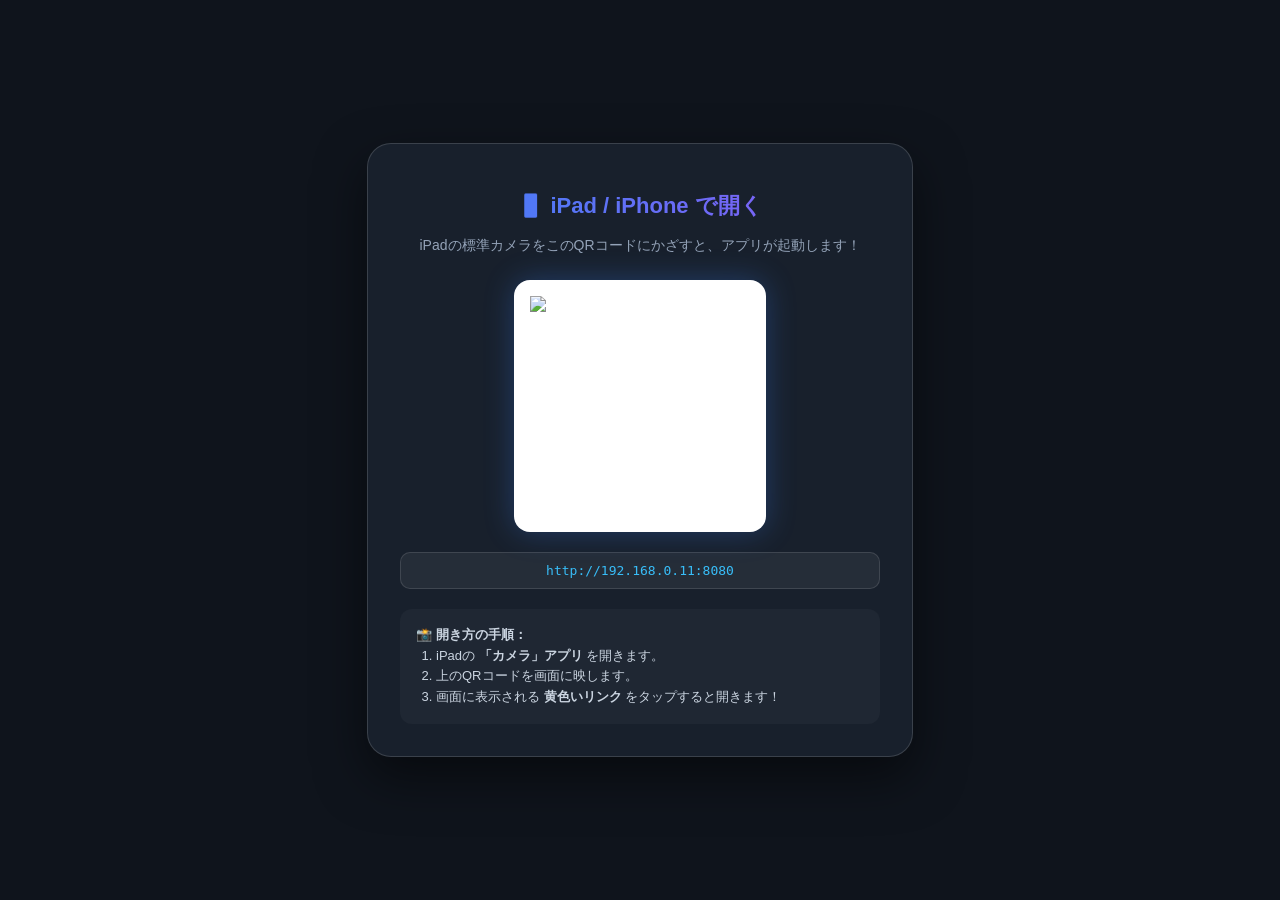
==== qr-code.html @ 1f95a03b "Add files via upload" ====
<!DOCTYPE html>
<html lang="ja">
<head>
    <meta charset="UTF-8">
    <meta name="viewport" content="width=device-width, initial-scale=1.0">
    <title>Voice Pad 6 - iPad用 QRコード共有</title>
    <style>
        body {
            background-color: #0f141c;
            color: #ffffff;
            font-family: -apple-system, BlinkMacSystemFont, "Segoe UI", Roboto, "Helvetica Neue", sans-serif;
            display: flex;
            flex-direction: column;
            justify-content: center;
            align-items: center;
            min-height: 100vh;
            margin: 0;
            padding: 20px;
            box-sizing: border-box;
            text-align: center;
        }
        .card {
            background: #18202c;
            border: 1px solid rgba(255, 255, 255, 0.15);
            border-radius: 24px;
            padding: 32px;
            max-width: 480px;
            width: 100%;
            box-shadow: 0 20px 50px rgba(0, 0, 0, 0.5);
        }
        h1 {
            font-size: 22px;
            margin-bottom: 8px;
            background: linear-gradient(90deg, #3b82f6, #8b5cf6);
            -webkit-background-clip: text;
            -webkit-text-fill-color: transparent;
        }
        p {
            font-size: 14px;
            color: #94a3b8;
            margin-bottom: 24px;
            line-height: 1.5;
        }
        .qr-container {
            background: #ffffff;
            padding: 16px;
            border-radius: 16px;
            display: inline-block;
            margin-bottom: 20px;
            box-shadow: 0 0 30px rgba(59, 130, 246, 0.3);
        }
        .qr-image {
            width: 220px;
            height: 220px;
            display: block;
        }
        .url-box {
            background: rgba(255, 255, 255, 0.06);
            border: 1px solid rgba(255, 255, 255, 0.12);
            padding: 10px 14px;
            border-radius: 10px;
            font-family: monospace;
            font-size: 13px;
            color: #38bdf8;
            word-break: break-all;
            margin-bottom: 20px;
        }
        .guide-steps {
            text-align: left;
            background: rgba(255, 255, 255, 0.03);
            border-radius: 12px;
            padding: 16px;
            font-size: 13px;
            color: #cbd5e1;
            line-height: 1.6;
        }
        .guide-steps ol {
            margin: 0;
            padding-left: 20px;
        }
    </style>
</head>
<body>
    <div class="card">
        <h1>📱 iPad / iPhone で開く</h1>
        <p>iPadの標準カメラをこのQRコードにかざすと、アプリが起動します！</p>

        <div class="qr-container">
            <!-- QRコード画像 (Google Charts APIで自動生成) -->
            <img id="qr-img" class="qr-image" src="https://api.qrserver.com/v1/create-qr-code/?size=240x240&data=http://192.168.0.11:8080" alt="QR Code">
        </div>

        <div class="url-box" id="url-text">http://192.168.0.11:8080</div>

        <div class="guide-steps">
            <strong>📸 開き方の手順：</strong>
            <ol>
                <li>iPadの <strong>「カメラ」アプリ</strong> を開きます。</li>
                <li>上のQRコードを画面に映します。</li>
                <li>画面に表示される <strong>黄色いリンク</strong> をタップすると開きます！</li>
            </ol>
        </div>
    </div>
</body>
</html>
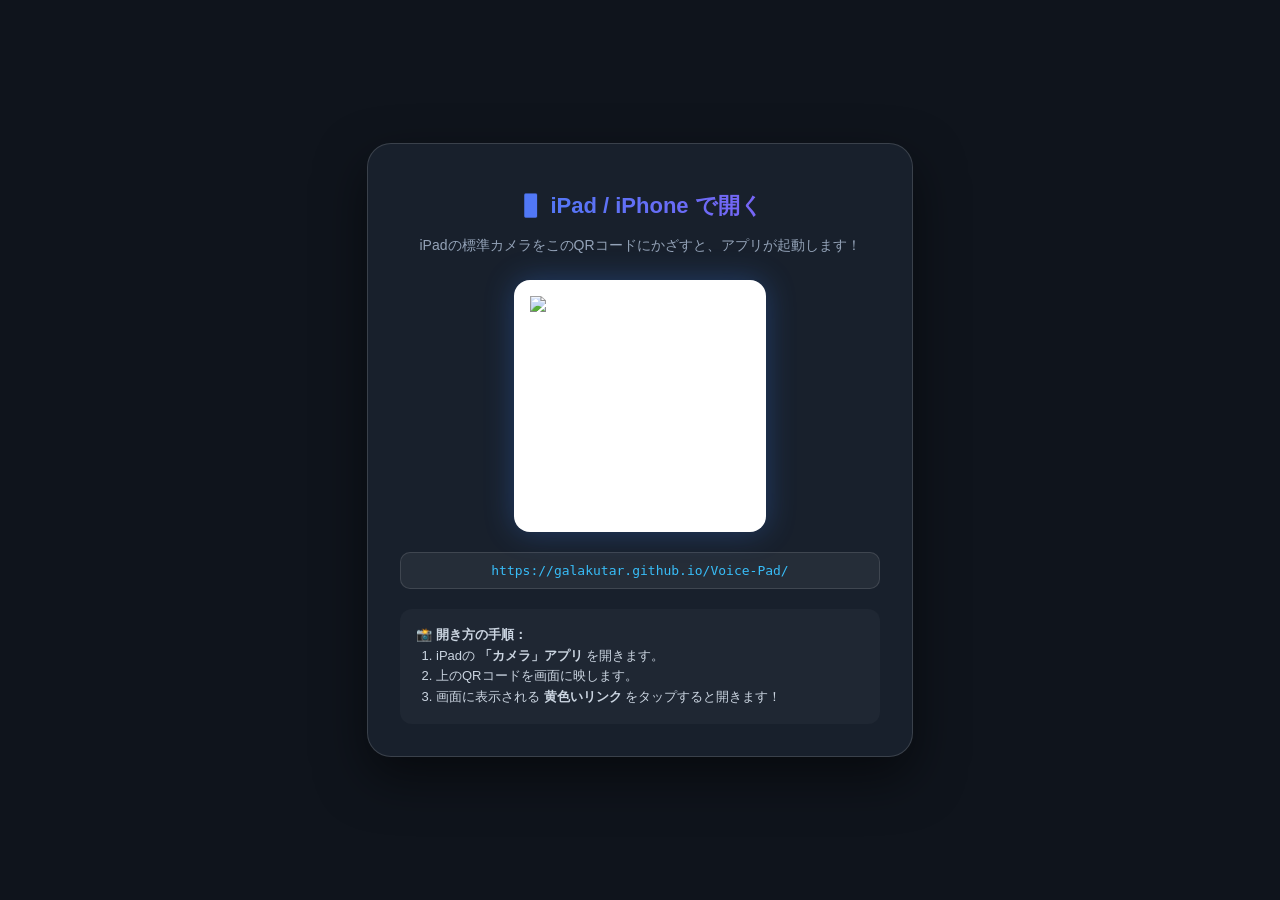
==== commit 9e29aacb: "Add files via upload" ====
--- a/qr-code.html
+++ b/qr-code.html
@@ -86,11 +86,11 @@
         <p>iPadの標準カメラをこのQRコードにかざすと、アプリが起動します！</p>
 
         <div class="qr-container">
-            <!-- QRコード画像 (Google Charts APIで自動生成) -->
-            <img id="qr-img" class="qr-image" src="https://api.qrserver.com/v1/create-qr-code/?size=240x240&data=http://192.168.0.11:8080" alt="QR Code">
+            <!-- 完成したGitHub PagesのQRコード画像 -->
+            <img id="qr-img" class="qr-image" src="https://api.qrserver.com/v1/create-qr-code/?size=300x300&data=https://galakutar.github.io/Voice-Pad/" alt="QR Code">
         </div>
 
-        <div class="url-box" id="url-text">http://192.168.0.11:8080</div>
+        <div class="url-box" id="url-text">https://galakutar.github.io/Voice-Pad/</div>
 
         <div class="guide-steps">
             <strong>📸 開き方の手順：</strong>
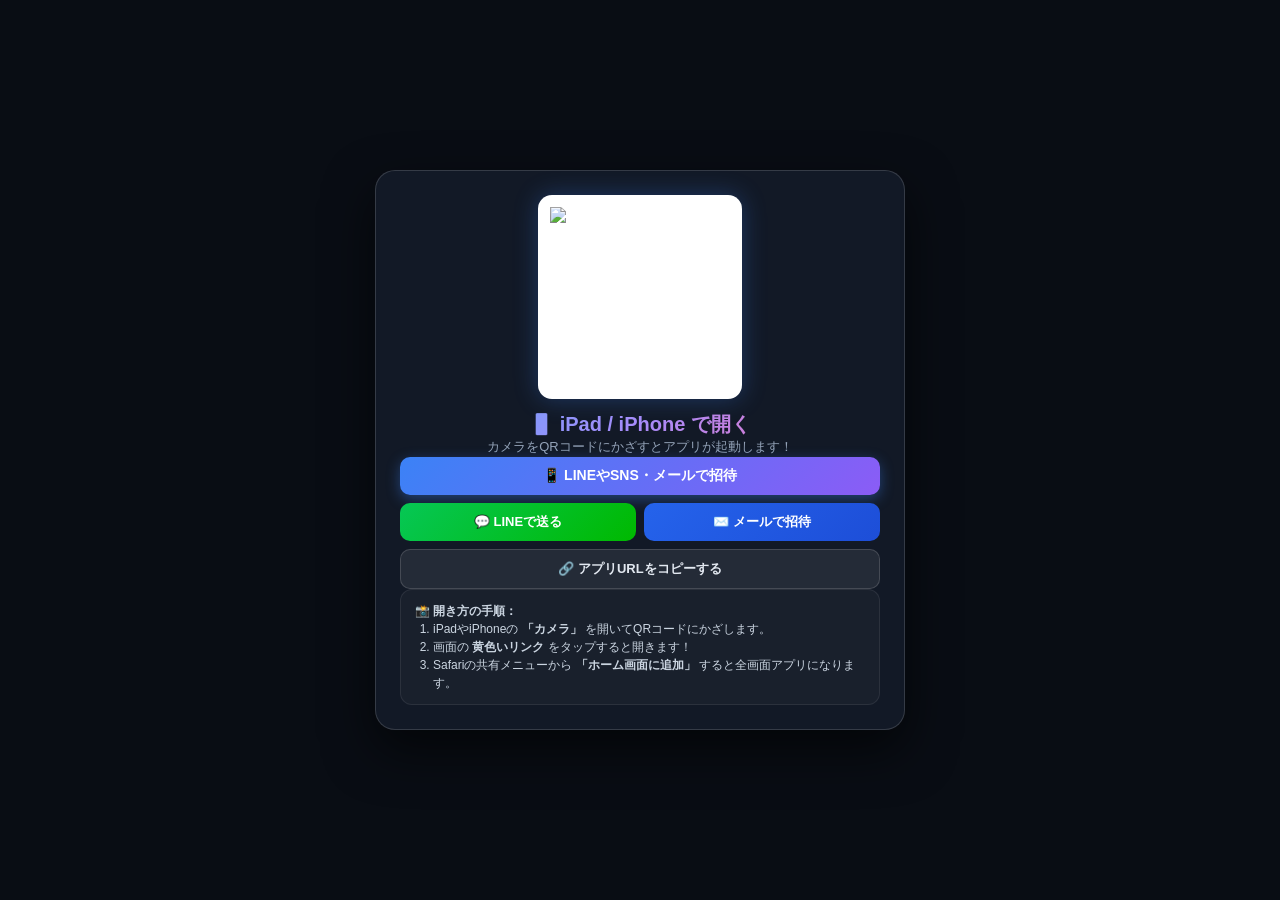
==== commit 05571327: "Add files via upload" ====
--- a/qr-code.html
+++ b/qr-code.html
@@ -3,10 +3,10 @@
 <head>
     <meta charset="UTF-8">
     <meta name="viewport" content="width=device-width, initial-scale=1.0">
-    <title>Voice Pad 6 - iPad用 QRコード共有</title>
+    <title>Voice Pad - 共有用 QRコード & アプリ招待</title>
     <style>
         body {
-            background-color: #0f141c;
+            background-color: #090d14;
             color: #ffffff;
             font-family: -apple-system, BlinkMacSystemFont, "Segoe UI", Roboto, "Helvetica Neue", sans-serif;
             display: flex;
@@ -15,91 +15,208 @@
             align-items: center;
             min-height: 100vh;
             margin: 0;
-            padding: 20px;
+            padding: 16px;
             box-sizing: border-box;
             text-align: center;
         }
         .card {
-            background: #18202c;
+            background: #121926;
             border: 1px solid rgba(255, 255, 255, 0.15);
-            border-radius: 24px;
-            padding: 32px;
+            border-radius: 20px;
+            padding: 24px;
             max-width: 480px;
             width: 100%;
-            box-shadow: 0 20px 50px rgba(0, 0, 0, 0.5);
+            box-shadow: 0 20px 50px rgba(0, 0, 0, 0.6);
+            display: flex;
+            flex-direction: column;
+            align-items: center;
+            gap: 12px;
         }
         h1 {
-            font-size: 22px;
-            margin-bottom: 8px;
-            background: linear-gradient(90deg, #3b82f6, #8b5cf6);
+            font-size: 20px;
+            margin: 0;
+            background: linear-gradient(135deg, #60a5fa 0%, #a78bfa 50%, #f472b6 100%);
             -webkit-background-clip: text;
             -webkit-text-fill-color: transparent;
         }
         p {
-            font-size: 14px;
+            font-size: 13px;
             color: #94a3b8;
-            margin-bottom: 24px;
-            line-height: 1.5;
+            margin: 0;
+            line-height: 1.4;
         }
         .qr-container {
             background: #ffffff;
-            padding: 16px;
-            border-radius: 16px;
+            padding: 12px;
+            border-radius: 14px;
             display: inline-block;
-            margin-bottom: 20px;
-            box-shadow: 0 0 30px rgba(59, 130, 246, 0.3);
+            box-shadow: 0 0 24px rgba(59, 130, 246, 0.3);
         }
         .qr-image {
-            width: 220px;
-            height: 220px;
+            width: 180px;
+            height: 180px;
             display: block;
         }
-        .url-box {
-            background: rgba(255, 255, 255, 0.06);
-            border: 1px solid rgba(255, 255, 255, 0.12);
+        .actions-group {
+            display: flex;
+            flex-direction: column;
+            gap: 8px;
+            width: 100%;
+        }
+        .btn-grid {
+            display: grid;
+            grid-template-columns: 1fr 1fr;
+            gap: 8px;
+            width: 100%;
+        }
+        .btn {
+            display: flex;
+            align-items: center;
+            justify-content: center;
+            gap: 6px;
             padding: 10px 14px;
             border-radius: 10px;
-            font-family: monospace;
             font-size: 13px;
-            color: #38bdf8;
-            word-break: break-all;
-            margin-bottom: 20px;
+            font-weight: 700;
+            border: none;
+            cursor: pointer;
+            text-decoration: none;
+            transition: transform 0.15s ease, opacity 0.15s ease;
+        }
+        .btn:active {
+            transform: scale(0.97);
+        }
+        .btn-share {
+            background: linear-gradient(135deg, #3b82f6, #8b5cf6);
+            color: #fff;
+            box-shadow: 0 4px 14px rgba(59, 130, 246, 0.4);
+            font-size: 14px;
+            font-weight: 800;
+        }
+        .btn-line {
+            background: linear-gradient(135deg, #06c755, #00b900);
+            color: #fff;
+        }
+        .btn-mail {
+            background: linear-gradient(135deg, #2563eb, #1d4ed8);
+            color: #fff;
+        }
+        .btn-copy {
+            background: rgba(255, 255, 255, 0.08);
+            border: 1px solid rgba(255, 255, 255, 0.15);
+            color: #e2e8f0;
         }
         .guide-steps {
             text-align: left;
             background: rgba(255, 255, 255, 0.03);
+            border: 1px solid rgba(255, 255, 255, 0.08);
             border-radius: 12px;
-            padding: 16px;
-            font-size: 13px;
+            padding: 12px 14px;
+            font-size: 12px;
             color: #cbd5e1;
-            line-height: 1.6;
+            line-height: 1.5;
+            width: 100%;
+            box-sizing: border-box;
         }
         .guide-steps ol {
             margin: 0;
-            padding-left: 20px;
+            padding-left: 18px;
+        }
+
+        /* 横向き小画面時のレイアウト最適化 */
+        @media (min-aspect-ratio: 1/1) and (max-height: 520px) {
+            .card {
+                max-width: 600px;
+                padding: 14px 20px;
+                flex-direction: row;
+                align-items: center;
+                gap: 16px;
+            }
+            .qr-col {
+                flex-shrink: 0;
+            }
+            .qr-image {
+                width: 130px;
+                height: 130px;
+            }
+            .info-col {
+                display: flex;
+                flex-direction: column;
+                gap: 8px;
+                flex: 1;
+            }
         }
     </style>
 </head>
 <body>
     <div class="card">
-        <h1>📱 iPad / iPhone で開く</h1>
-        <p>iPadの標準カメラをこのQRコードにかざすと、アプリが起動します！</p>
-
-        <div class="qr-container">
-            <!-- 完成したGitHub PagesのQRコード画像 -->
-            <img id="qr-img" class="qr-image" src="https://api.qrserver.com/v1/create-qr-code/?size=300x300&data=https://galakutar.github.io/Voice-Pad/" alt="QR Code">
+        <div class="qr-col">
+            <div class="qr-container">
+                <img id="qr-img" class="qr-image" src="https://api.qrserver.com/v1/create-qr-code/?size=300x300&data=https://galakutar.github.io/Voice-Pad/" alt="QR Code">
+            </div>
         </div>
 
-        <div class="url-box" id="url-text">https://galakutar.github.io/Voice-Pad/</div>
-
-        <div class="guide-steps">
-            <strong>📸 開き方の手順：</strong>
-            <ol>
-                <li>iPadの <strong>「カメラ」アプリ</strong> を開きます。</li>
-                <li>上のQRコードを画面に映します。</li>
-                <li>画面に表示される <strong>黄色いリンク</strong> をタップすると開きます！</li>
-            </ol>
+        <div class="info-col">
+            <h1>📱 iPad / iPhone で開く</h1>
+            <p>カメラをQRコードにかざすとアプリが起動します！</p>
+
+            <div class="actions-group">
+                <button id="btn-share" class="btn btn-share">📱 LINEやSNS・メールで招待</button>
+                <div class="btn-grid">
+                    <button id="btn-line" class="btn btn-line">💬 LINEで送る</button>
+                    <button id="btn-mail" class="btn btn-mail">✉️ メールで招待</button>
+                </div>
+                <button id="btn-copy" class="btn btn-copy">🔗 アプリURLをコピーする</button>
+            </div>
+
+            <div class="guide-steps">
+                <strong>📸 開き方の手順：</strong>
+                <ol>
+                    <li>iPadやiPhoneの <strong>「カメラ」</strong> を開いてQRコードにかざします。</li>
+                    <li>画面の <strong>黄色いリンク</strong> をタップすると開きます！</li>
+                    <li>Safariの共有メニューから <strong>「ホーム画面に追加」</strong> すると全画面アプリになります。</li>
+                </ol>
+            </div>
         </div>
     </div>
+
+    <script>
+        const appShareUrl = 'https://galakutar.github.io/Voice-Pad/';
+        const shareText = '音声録音＆タッチサンプラーアプリ「Voice Pad」を使ってみてね！\n' + appShareUrl;
+
+        document.getElementById('btn-share').addEventListener('click', async () => {
+            if (navigator.share) {
+                try {
+                    await navigator.share({
+                        title: 'Voice Pad - 音声録音＆タッチサンプラー',
+                        text: '音声録音＆タッチサンプラーアプリ「Voice Pad」を使ってみてね！',
+                        url: appShareUrl
+                    });
+                } catch (e) {}
+            } else {
+                navigator.clipboard.writeText(appShareUrl);
+                alert('アプリURLをコピーしました！LINEやSNSで共有してください。');
+            }
+        });
+
+        document.getElementById('btn-line').addEventListener('click', () => {
+            window.open(`https://line.me/R/msg/text/?${encodeURIComponent(shareText)}`, '_blank');
+        });
+
+        document.getElementById('btn-mail').addEventListener('click', () => {
+            const subject = '【招待】Voice Pad - 音声録音＆タッチサンプラーアプリ';
+            const body = `Voice Pad（音声録音＆タッチサンプラーWebアプリ）のご案内です。\n\nワンタップで音声録音・再生ができ、写真やボイスチェンジャーも使えるアプリです。\n\n以下のURLからアクセスしてください：\n${appShareUrl}\n\n※SafariやChromeで開き「ホーム画面に追加」すると全画面アプリとして使えます。`;
+            window.location.href = `mailto:?subject=${encodeURIComponent(subject)}&body=${encodeURIComponent(body)}`;
+        });
+
+        document.getElementById('btn-copy').addEventListener('click', async () => {
+            try {
+                await navigator.clipboard.writeText(appShareUrl);
+                alert('アプリURLをコピーしました！');
+            } catch (e) {
+                alert(`URL: ${appShareUrl}`);
+            }
+        });
+    </script>
 </body>
 </html>
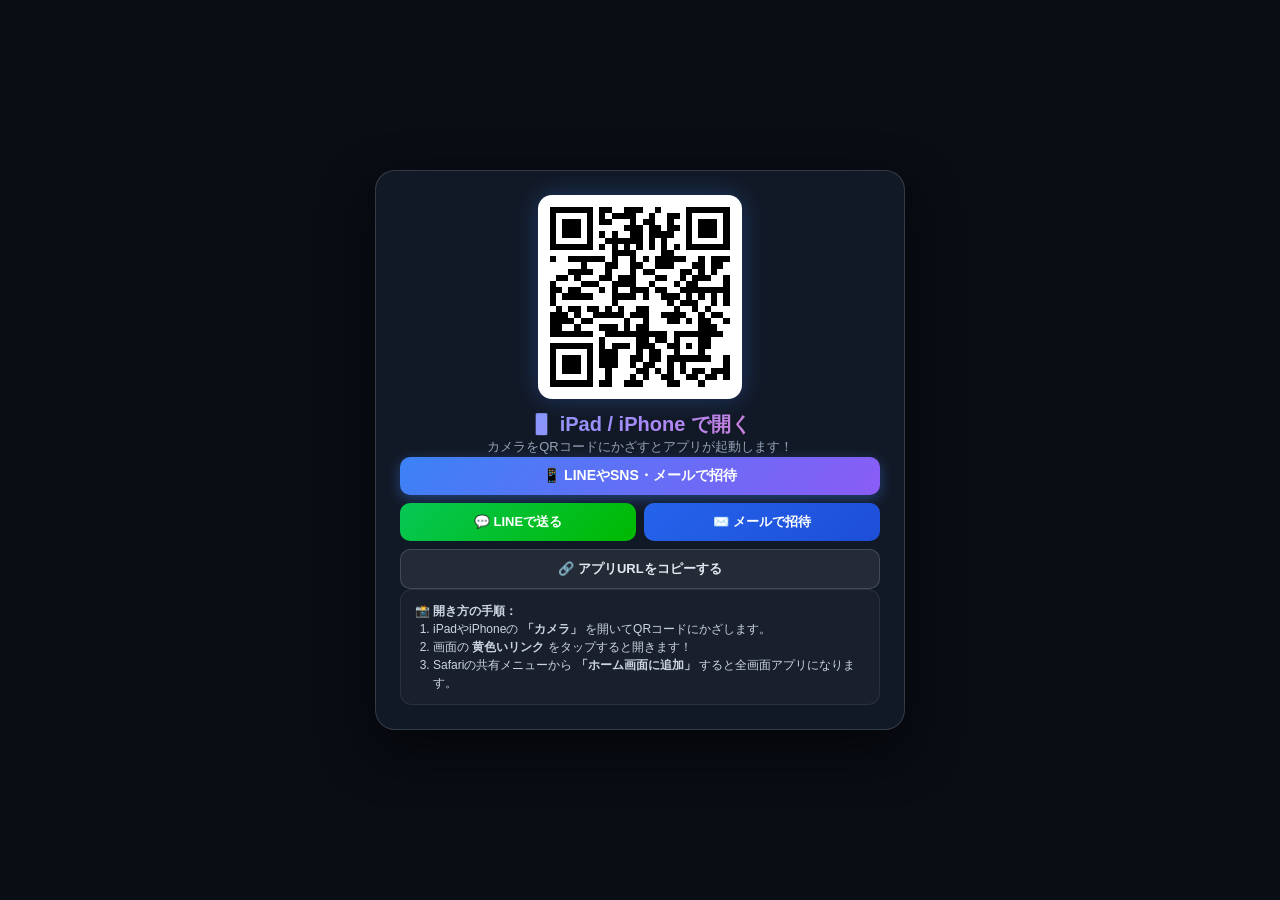
==== commit 7c87aa1c: "Add files via upload" ====
--- a/qr-code.html
+++ b/qr-code.html
@@ -147,12 +147,14 @@
             }
         }
     </style>
+    <script src="qrcode.min.js"></script>
 </head>
 <body>
     <div class="card">
         <div class="qr-col">
             <div class="qr-container">
-                <img id="qr-img" class="qr-image" src="https://api.qrserver.com/v1/create-qr-code/?size=300x300&data=https://galakutar.github.io/Voice-Pad/" alt="QR Code">
+                <div id="qr-holder" style="display: flex; justify-content: center; align-items: center;"></div>
+                <img id="qr-img" class="qr-image" src="https://api.qrserver.com/v1/create-qr-code/?size=300x300&data=https://galakutar.github.io/Voice-Pad/" alt="QR Code" style="display: none;">
             </div>
         </div>
 
@@ -183,6 +185,25 @@
     <script>
         const appShareUrl = 'https://galakutar.github.io/Voice-Pad/';
         const shareText = '音声録音＆タッチサンプラーアプリ「Voice Pad」を使ってみてね！\n' + appShareUrl;
+
+        // QRコードのローカル高精度生成
+        try {
+            const holder = document.getElementById('qr-holder');
+            if (typeof QRCode !== 'undefined' && holder) {
+                new QRCode(holder, {
+                    text: appShareUrl,
+                    width: 180,
+                    height: 180,
+                    colorDark: '#000000',
+                    colorLight: '#ffffff',
+                    correctLevel: QRCode.CorrectLevel.M
+                });
+            } else {
+                document.getElementById('qr-img').style.display = 'block';
+            }
+        } catch (e) {
+            document.getElementById('qr-img').style.display = 'block';
+        }
 
         document.getElementById('btn-share').addEventListener('click', async () => {
             if (navigator.share) {
